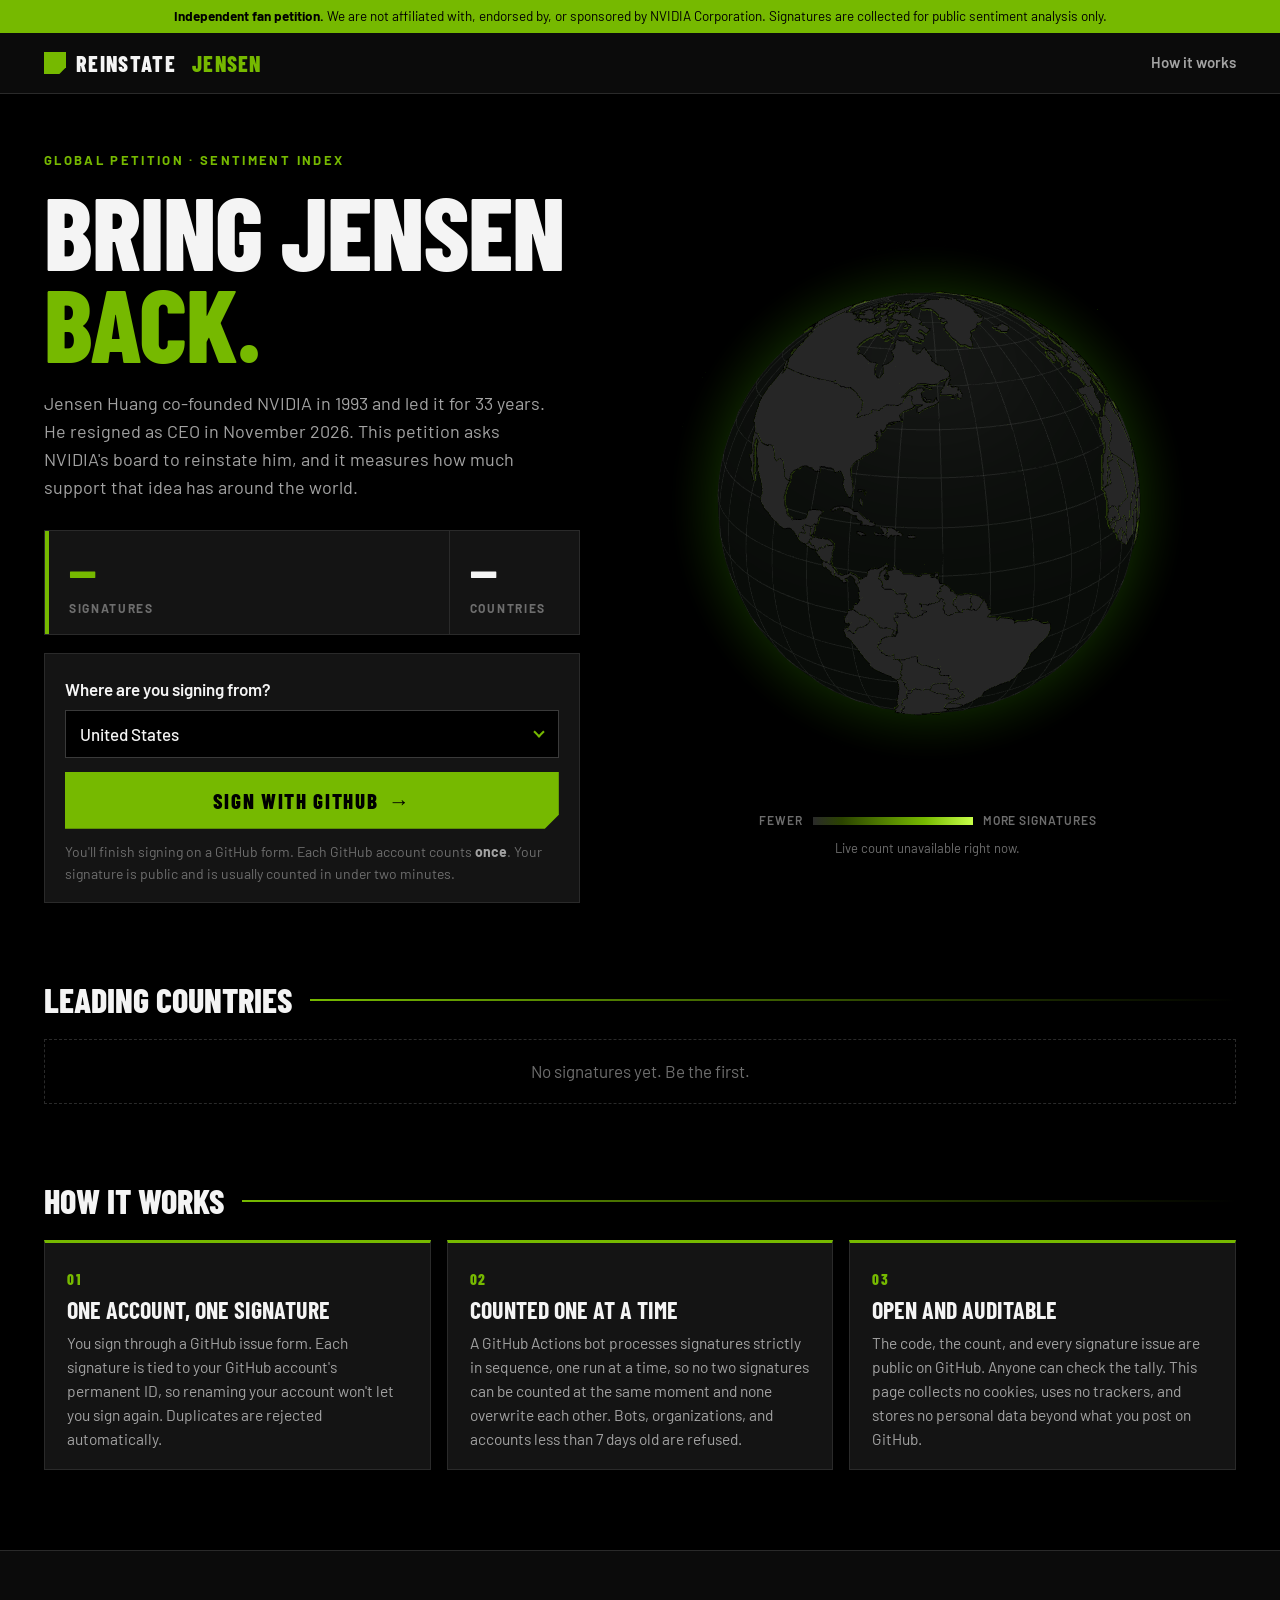
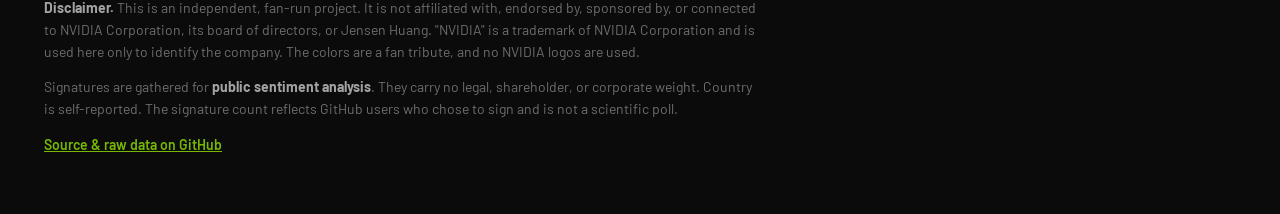
==== site/index.html @ 30b1ba23 "Free Jensen petition: page, signature form, sequential processor Co-Authored-By: Claude Opus 5.5 <no" ====
<!doctype html>
<html lang="en">
<head>
<meta charset="utf-8">
<meta name="viewport" content="width=device-width, initial-scale=1">
<meta http-equiv="Content-Security-Policy" content="default-src 'self'; script-src 'self'; style-src 'self' 'unsafe-inline'; font-src 'self'; img-src 'self' data: blob:; connect-src 'self'; base-uri 'none'; form-action 'none'; object-src 'none'">
<meta name="referrer" content="strict-origin-when-cross-origin">
<title>Reinstate Jensen</title>
<meta name="description" content="Independent fan-run petition calling for Jensen Huang to be reinstated as CEO of NVIDIA. Not affiliated with NVIDIA. Collected for public sentiment analysis.">
<meta property="og:title" content="Reinstate Jensen: a global petition">
<meta property="og:description" content="Sign once with GitHub and watch the world turn green. Independent and not affiliated with NVIDIA.">
<link rel="stylesheet" href="style.css">
<link rel="icon" href="data:image/svg+xml,%3Csvg xmlns='http://www.w3.org/2000/svg' viewBox='0 0 32 32'%3E%3Cpath d='M0 0h32v32H0z' fill='%2376B900'/%3E%3Cpath d='M8 22l8-12 8 12z' fill='%23000'/%3E%3C/svg%3E">
</head>
<body>

<div class="disclaimer-strip" role="note">
  <strong>Independent fan petition.</strong> We are not affiliated with, endorsed by, or sponsored by NVIDIA Corporation. Signatures are collected for public sentiment analysis only.
</div>

<header class="topbar">
  <div class="wrap topbar-inner">
    <span class="brand"><span class="brand-mark" aria-hidden="true"></span>REINSTATE<span class="g">JENSEN</span></span>
    <a class="toplink" href="#how">How it works</a>
  </div>
</header>

<main>
  <section class="hero wrap">
    <div class="hero-copy">
      <p class="eyebrow">Global petition · Sentiment index</p>
      <h1>Bring Jensen<br><span class="g">back.</span></h1>
      <p class="lede">Jensen Huang co-founded NVIDIA in 1993 and led it for 33 years. He resigned as CEO in November 2026. This petition asks NVIDIA's board to reinstate him, and it measures how much support that idea has around the world.</p>

      <div class="counter" aria-live="polite">
        <div class="counter-main"><span id="total">—</span><span class="counter-label">signatures</span></div>
        <div class="counter-side"><span id="ncountries">—</span><span class="counter-label">countries</span></div>
      </div>

      <form class="sign-card" id="sign-form" novalidate>
        <label for="country" class="field-label">Where are you signing from?</label>
        <div class="select-wrap">
          <select id="country" required></select>
        </div>
        <a id="sign-btn" class="btn" href="#" target="_blank" rel="noopener noreferrer">
          Sign with GitHub <span aria-hidden="true">→</span>
        </a>
        <p class="fine">You'll finish signing on a GitHub form. Each GitHub account counts <strong>once</strong>. Your signature is public and is usually counted in under two minutes.</p>
      </form>
    </div>

    <div class="globe-panel">
      <div id="globe" aria-label="Globe heatmap of signatures by country. Countries with more signatures are brighter green."></div>
      <div class="legend" aria-hidden="true">
        <span>Fewer</span><span class="legend-bar"></span><span>More signatures</span>
      </div>
      <div id="globe-fallback" class="globe-fallback" hidden>Your browser can't display the 3D globe. Country totals are listed below.</div>
      <p class="updated" id="updated"></p>
    </div>
  </section>

  <section class="wrap board-section">
    <div class="section-head">
      <h2>Leading countries</h2>
      <span class="rule"></span>
    </div>
    <ol id="board" class="board"><li class="board-empty">No signatures yet. Be the first.</li></ol>
  </section>

  <section class="wrap how" id="how">
    <div class="section-head">
      <h2>How it works</h2>
      <span class="rule"></span>
    </div>
    <div class="cards">
      <article class="card">
        <span class="num">01</span>
        <h3>One account, one signature</h3>
        <p>You sign through a GitHub issue form. Each signature is tied to your GitHub account's permanent ID, so renaming your account won't let you sign again. Duplicates are rejected automatically.</p>
      </article>
      <article class="card">
        <span class="num">02</span>
        <h3>Counted one at a time</h3>
        <p>A GitHub Actions bot processes signatures strictly in sequence, one run at a time, so no two signatures can be counted at the same moment and none overwrite each other. Bots, organizations, and accounts less than 7 days old are refused.</p>
      </article>
      <article class="card">
        <span class="num">03</span>
        <h3>Open and auditable</h3>
        <p>The code, the count, and every signature issue are public on GitHub. Anyone can check the tally. This page collects no cookies, uses no trackers, and stores no personal data beyond what you post on GitHub.</p>
      </article>
    </div>
  </section>
</main>

<footer class="footer">
  <div class="wrap">
    <p><strong>Disclaimer.</strong> This is an independent, fan-run project. It is not affiliated with, endorsed by, sponsored by, or connected to NVIDIA Corporation, its board of directors, or Jensen Huang. "NVIDIA" is a trademark of NVIDIA Corporation and is used here only to identify the company. The colors are a fan tribute, and no NVIDIA logos are used.</p>
    <p>Signatures are gathered for <strong>public sentiment analysis</strong>. They carry no legal, shareholder, or corporate weight. Country is self-reported. The signature count reflects GitHub users who chose to sign and is not a scientific poll.</p>
    <p class="footer-links"><a id="repo-link" href="#" rel="noopener noreferrer">Source &amp; raw data on GitHub</a></p>
  </div>
</footer>

<script src="globe.gl.min.js"></script>
<script src="app.js"></script>
</body>
</html>
---- site/style.css ----
@font-face{font-family:"Barlow";font-style:normal;font-weight:400;font-display:swap;src:url(fonts/barlow-latin-400-normal.woff2) format("woff2")}
@font-face{font-family:"Barlow";font-style:normal;font-weight:500;font-display:swap;src:url(fonts/barlow-latin-500-normal.woff2) format("woff2")}
@font-face{font-family:"Barlow";font-style:normal;font-weight:600;font-display:swap;src:url(fonts/barlow-latin-600-normal.woff2) format("woff2")}
@font-face{font-family:"Barlow";font-style:normal;font-weight:700;font-display:swap;src:url(fonts/barlow-latin-700-normal.woff2) format("woff2")}
@font-face{font-family:"Barlow Condensed";font-style:normal;font-weight:700;font-display:swap;src:url(fonts/barlow-condensed-latin-700-normal.woff2) format("woff2")}
@font-face{font-family:"Barlow Condensed";font-style:normal;font-weight:800;font-display:swap;src:url(fonts/barlow-condensed-latin-800-normal.woff2) format("woff2")}
:root {
  --green: #76b900;
  --green-hi: #8fd61a;
  --green-deep: #3d6000;
  --black: #000;
  --ink-1: #0b0b0b;
  --ink-2: #141414;
  --ink-3: #1f1f1f;
  --line: #2a2a2a;
  --text: #f4f4f4;
  --muted: #a3a3a3;
  --dim: #6e6e6e;
  --display: "Barlow Condensed", "Arial Narrow", Arial, sans-serif;
  --body: "Barlow", "Helvetica Neue", Arial, sans-serif;
  --cut: 14px;
}

*, *::before, *::after { box-sizing: border-box; }
html { -webkit-text-size-adjust: 100%; }
body {
  margin: 0;
  background: var(--black);
  color: var(--text);
  font: 400 17px/1.55 var(--body);
  overflow-x: hidden;
}
a { color: var(--green); }
.g { color: var(--green); }
.wrap { width: 100%; max-width: 1240px; margin: 0 auto; padding: 0 24px; }

/* Disclaimer strip */
.disclaimer-strip {
  background: var(--green);
  color: #000;
  font-size: 13.5px;
  line-height: 1.4;
  padding: 7px 16px;
  text-align: center;
}

/* Top bar */
.topbar { border-bottom: 1px solid var(--line); background: var(--ink-1); }
.topbar-inner { display: flex; align-items: center; justify-content: space-between; height: 60px; }
.brand {
  font: 800 22px/1 var(--display);
  letter-spacing: 0.06em;
  display: inline-flex; align-items: center; gap: 10px;
}
.brand .g { margin-left: 6px; }
.brand-mark {
  width: 22px; height: 22px; background: var(--green);
  clip-path: polygon(0 0, 100% 0, 100% 70%, 70% 100%, 0 100%);
}
.toplink { color: var(--muted); text-decoration: none; font-weight: 600; font-size: 15px; }
.toplink:hover { color: var(--text); }

/* Hero */
.hero {
  display: grid;
  grid-template-columns: minmax(0, 1fr) minmax(0, 1.15fr);
  gap: 40px;
  align-items: center;
  padding-top: 56px;
  padding-bottom: 40px;
}
.eyebrow {
  margin: 0 0 14px;
  color: var(--green);
  font-weight: 700; font-size: 13px;
  letter-spacing: 0.18em; text-transform: uppercase;
}
h1 {
  margin: 0;
  font: 800 clamp(56px, 8vw, 104px)/0.9 var(--display);
  text-transform: uppercase;
  letter-spacing: -0.01em;
}
.lede { color: var(--muted); max-width: 52ch; margin: 22px 0 28px; font-size: 18px; }

/* Counter */
.counter {
  display: flex; gap: 0;
  border: 1px solid var(--line);
  background: var(--ink-2);
  margin-bottom: 18px;
}
.counter > div { padding: 16px 20px; display: flex; flex-direction: column; }
.counter-main { flex: 1; border-left: 4px solid var(--green); }
.counter-side { border-left: 1px solid var(--line); min-width: 130px; }
#total, #ncountries { font: 800 46px/1 var(--display); font-variant-numeric: tabular-nums; }
#total { color: var(--green); }
.counter-label { color: var(--dim); font-size: 12px; font-weight: 700; letter-spacing: 0.14em; text-transform: uppercase; margin-top: 6px; }

/* Sign card */
.sign-card {
  background: var(--ink-2);
  border: 1px solid var(--line);
  padding: 22px 20px 18px;
}
.field-label { display: block; font-weight: 600; margin-bottom: 8px; }
.select-wrap { position: relative; margin-bottom: 14px; }
.select-wrap::after {
  content: ""; position: absolute; right: 16px; top: 50%;
  width: 8px; height: 8px; margin-top: -6px;
  border-right: 2px solid var(--green); border-bottom: 2px solid var(--green);
  transform: rotate(45deg); pointer-events: none;
}
select {
  width: 100%;
  appearance: none; -webkit-appearance: none;
  background: var(--black); color: var(--text);
  border: 1px solid #3a3a3a; border-radius: 0;
  font: 500 17px var(--body);
  padding: 13px 44px 13px 14px;
}
select:focus { outline: 2px solid var(--green); outline-offset: 1px; }
.btn {
  display: flex; align-items: center; justify-content: center; gap: 10px;
  width: 100%;
  background: var(--green); color: #000;
  font: 800 21px/1 var(--display);
  letter-spacing: 0.08em; text-transform: uppercase;
  text-decoration: none;
  padding: 18px 20px;
  clip-path: polygon(0 0, 100% 0, 100% calc(100% - var(--cut)), calc(100% - var(--cut)) 100%, 0 100%);
  transition: background 0.15s;
}
.btn:hover { background: var(--green-hi); }
.btn:focus-visible { outline: 3px solid #fff; outline-offset: 3px; }
.btn[aria-disabled="true"] { background: #3a3a3a; color: var(--dim); pointer-events: none; }
.fine { color: var(--dim); font-size: 14px; margin: 12px 0 0; }
.fine strong { color: var(--muted); }

/* Globe */
.globe-panel { position: relative; min-width: 0; }
#globe {
  width: 100%;
  aspect-ratio: 1 / 1;
  max-height: 640px;
  overflow: hidden;
  min-height: 0;
  cursor: grab;
}
#globe:active { cursor: grabbing; }
.legend {
  display: flex; align-items: center; justify-content: center; gap: 10px;
  color: var(--dim); font-size: 12px; font-weight: 600;
  letter-spacing: 0.08em; text-transform: uppercase;
}
.legend-bar {
  width: 160px; height: 8px;
  background: linear-gradient(90deg, #2a2a2a 0%, #2b4300 18%, var(--green) 70%, #c8ff4a 100%);
}
.updated { text-align: center; color: var(--dim); font-size: 13px; margin: 8px 0 0; min-height: 1.2em; }
.globe-fallback { color: var(--muted); text-align: center; padding: 40px 10px; }
.globe-tip {
  background: rgba(0,0,0,0.88);
  border: 1px solid var(--green);
  padding: 8px 12px;
  font: 500 14px/1.35 var(--body);
  color: var(--text);
}
.globe-tip b { display: block; font: 700 16px var(--display); letter-spacing: 0.04em; text-transform: uppercase; }
.globe-tip span { color: var(--green); font-weight: 700; }

/* Sections */
.section-head { display: flex; align-items: center; gap: 18px; margin: 0 0 22px; }
.section-head h2 { margin: 0; font: 800 34px/1 var(--display); text-transform: uppercase; white-space: nowrap; }
.rule { flex: 1; height: 2px; background: linear-gradient(90deg, var(--green), transparent); }
.board-section, .how { padding-top: 40px; padding-bottom: 40px; }

.board {
  list-style: none; margin: 0; padding: 0;
  display: grid; grid-template-columns: repeat(2, minmax(0, 1fr)); gap: 8px 28px;
}
.board li {
  display: grid; grid-template-columns: 30px minmax(0, 1fr) auto; align-items: center; gap: 4px 12px;
  padding: 10px 0; border-bottom: 1px solid var(--line);
}
.board .rank { color: var(--dim); font: 700 18px var(--display); }
.board .name { font-weight: 600; overflow: hidden; text-overflow: ellipsis; white-space: nowrap; }
.board .count { color: var(--green); font: 800 20px var(--display); font-variant-numeric: tabular-nums; }
.board .bar { grid-column: 2 / 4; height: 4px; background: var(--ink-3); }
.board .bar i { display: block; height: 100%; background: var(--green); }
.board .board-empty { display: block; color: var(--dim); grid-column: 1 / -1; border: 1px dashed var(--line); padding: 18px; text-align: center; }

.cards { display: grid; grid-template-columns: repeat(3, minmax(0, 1fr)); gap: 16px; }
.card {
  background: var(--ink-2); border: 1px solid var(--line); border-top: 3px solid var(--green);
  padding: 22px 22px 18px;
}
.card .num { color: var(--green); font: 800 15px var(--display); letter-spacing: 0.12em; }
.card h3 { margin: 6px 0 8px; font: 700 24px/1.1 var(--display); text-transform: uppercase; }
.card p { margin: 0; color: var(--muted); font-size: 15.5px; }

/* Footer */
.footer { border-top: 1px solid var(--line); background: var(--ink-1); margin-top: 40px; padding: 32px 0 44px; }
.footer p { color: var(--dim); font-size: 14px; max-width: 90ch; }
.footer strong { color: var(--muted); }
.footer-links a { font-weight: 600; }

/* Responsive */
@media (max-width: 900px) {
  .hero { grid-template-columns: minmax(0, 1fr); padding-top: 36px; gap: 20px; }
  .globe-panel { order: -1; }
  #globe { max-height: 420px; }
  .cards { grid-template-columns: minmax(0, 1fr); }
  .board { grid-template-columns: minmax(0, 1fr); }
}
@media (max-width: 520px) {
  .wrap { padding: 0 16px; }
  .counter-side { min-width: 104px; }
  #total, #ncountries { font-size: 38px; }
  .section-head h2 { font-size: 28px; }
  .toplink { display: none; }
}
@media (prefers-reduced-motion: reduce) { .btn { transition: none; } }
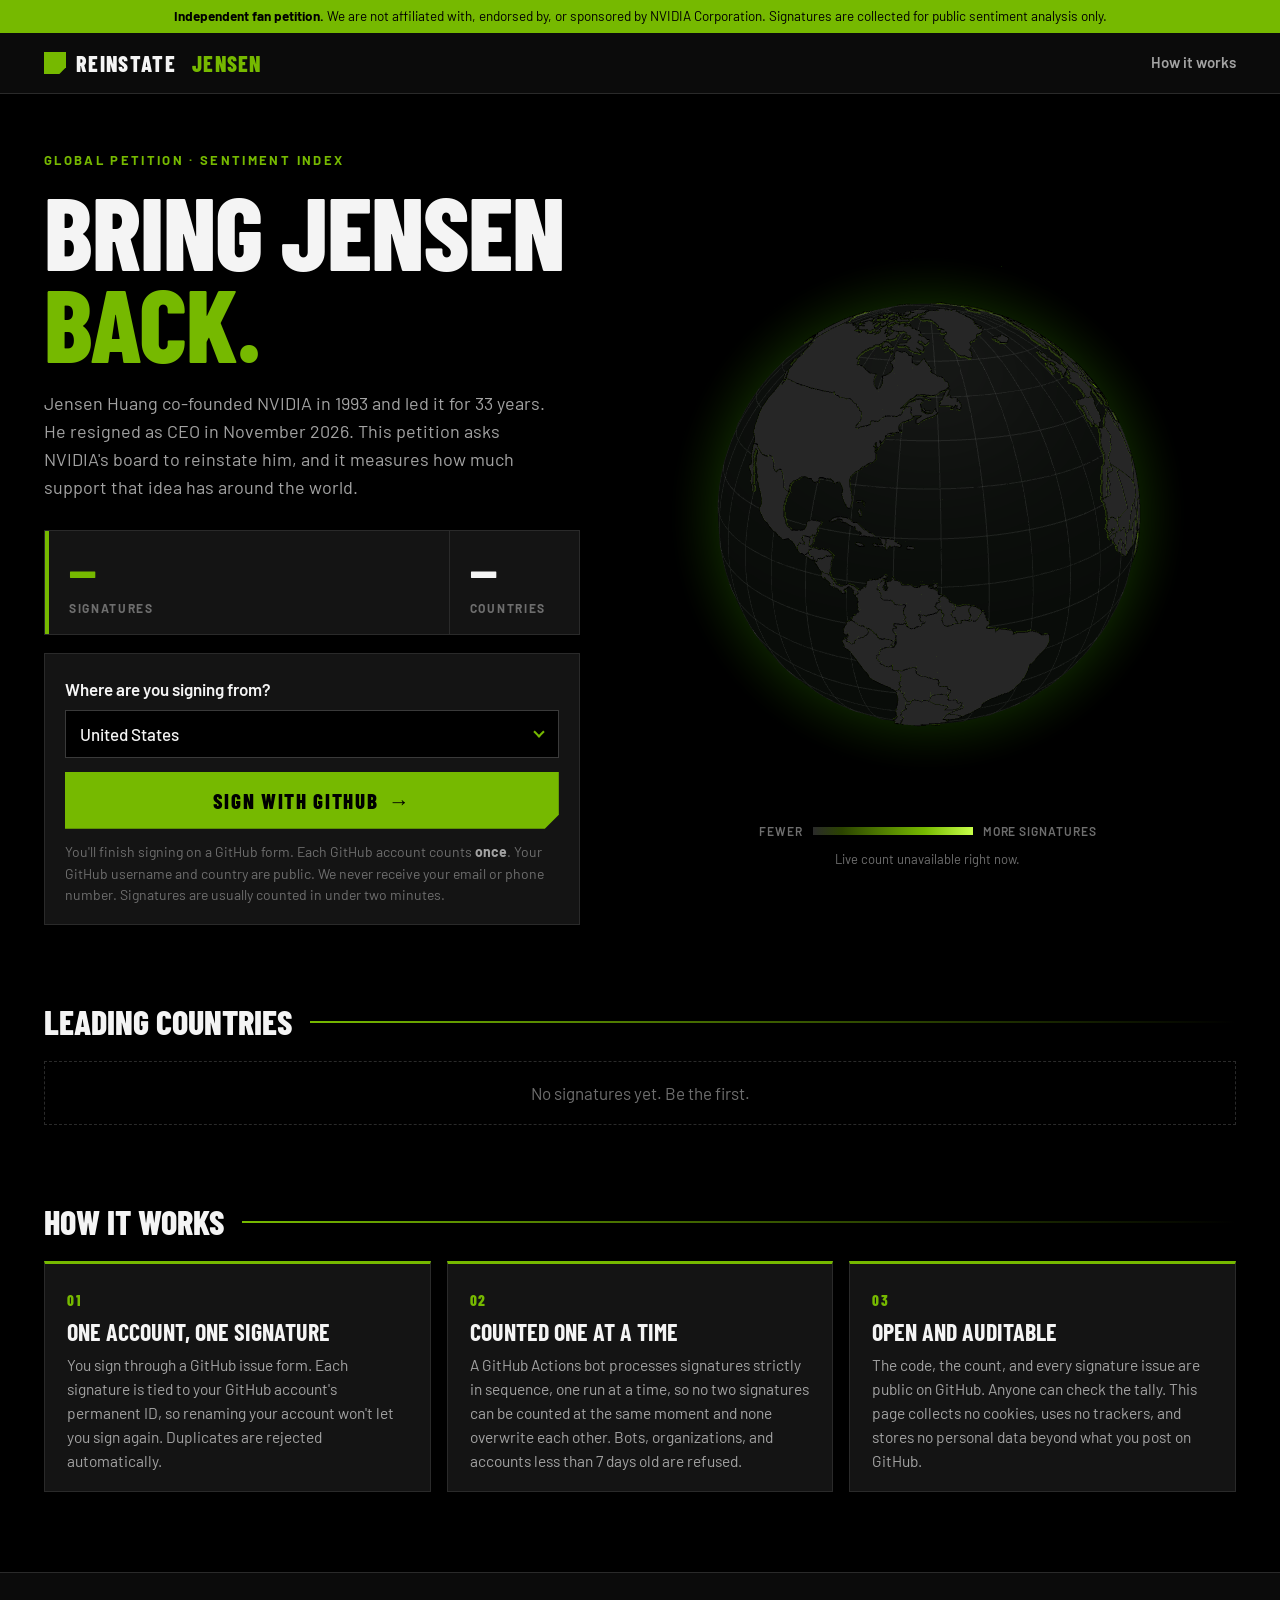
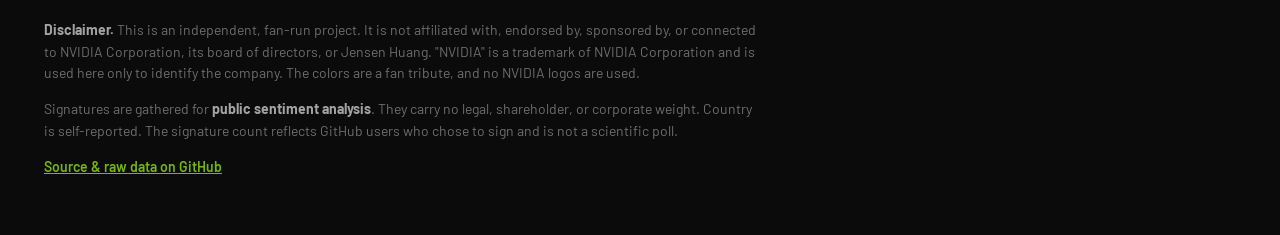
==== commit fc26379a: "Warn signers not to post contact details Co-Authored-By: Claude Opus 5.5 <noreply@anthropic.com>" ====
--- a/site/index.html
+++ b/site/index.html
@@ -45,7 +45,7 @@
         <a id="sign-btn" class="btn" href="#" target="_blank" rel="noopener noreferrer">
           Sign with GitHub <span aria-hidden="true">→</span>
         </a>
-        <p class="fine">You'll finish signing on a GitHub form. Each GitHub account counts <strong>once</strong>. Your signature is public and is usually counted in under two minutes.</p>
+        <p class="fine">You'll finish signing on a GitHub form. Each GitHub account counts <strong>once</strong>. Your GitHub username and country are public. We never receive your email or phone number. Signatures are usually counted in under two minutes.</p>
       </form>
     </div>
 
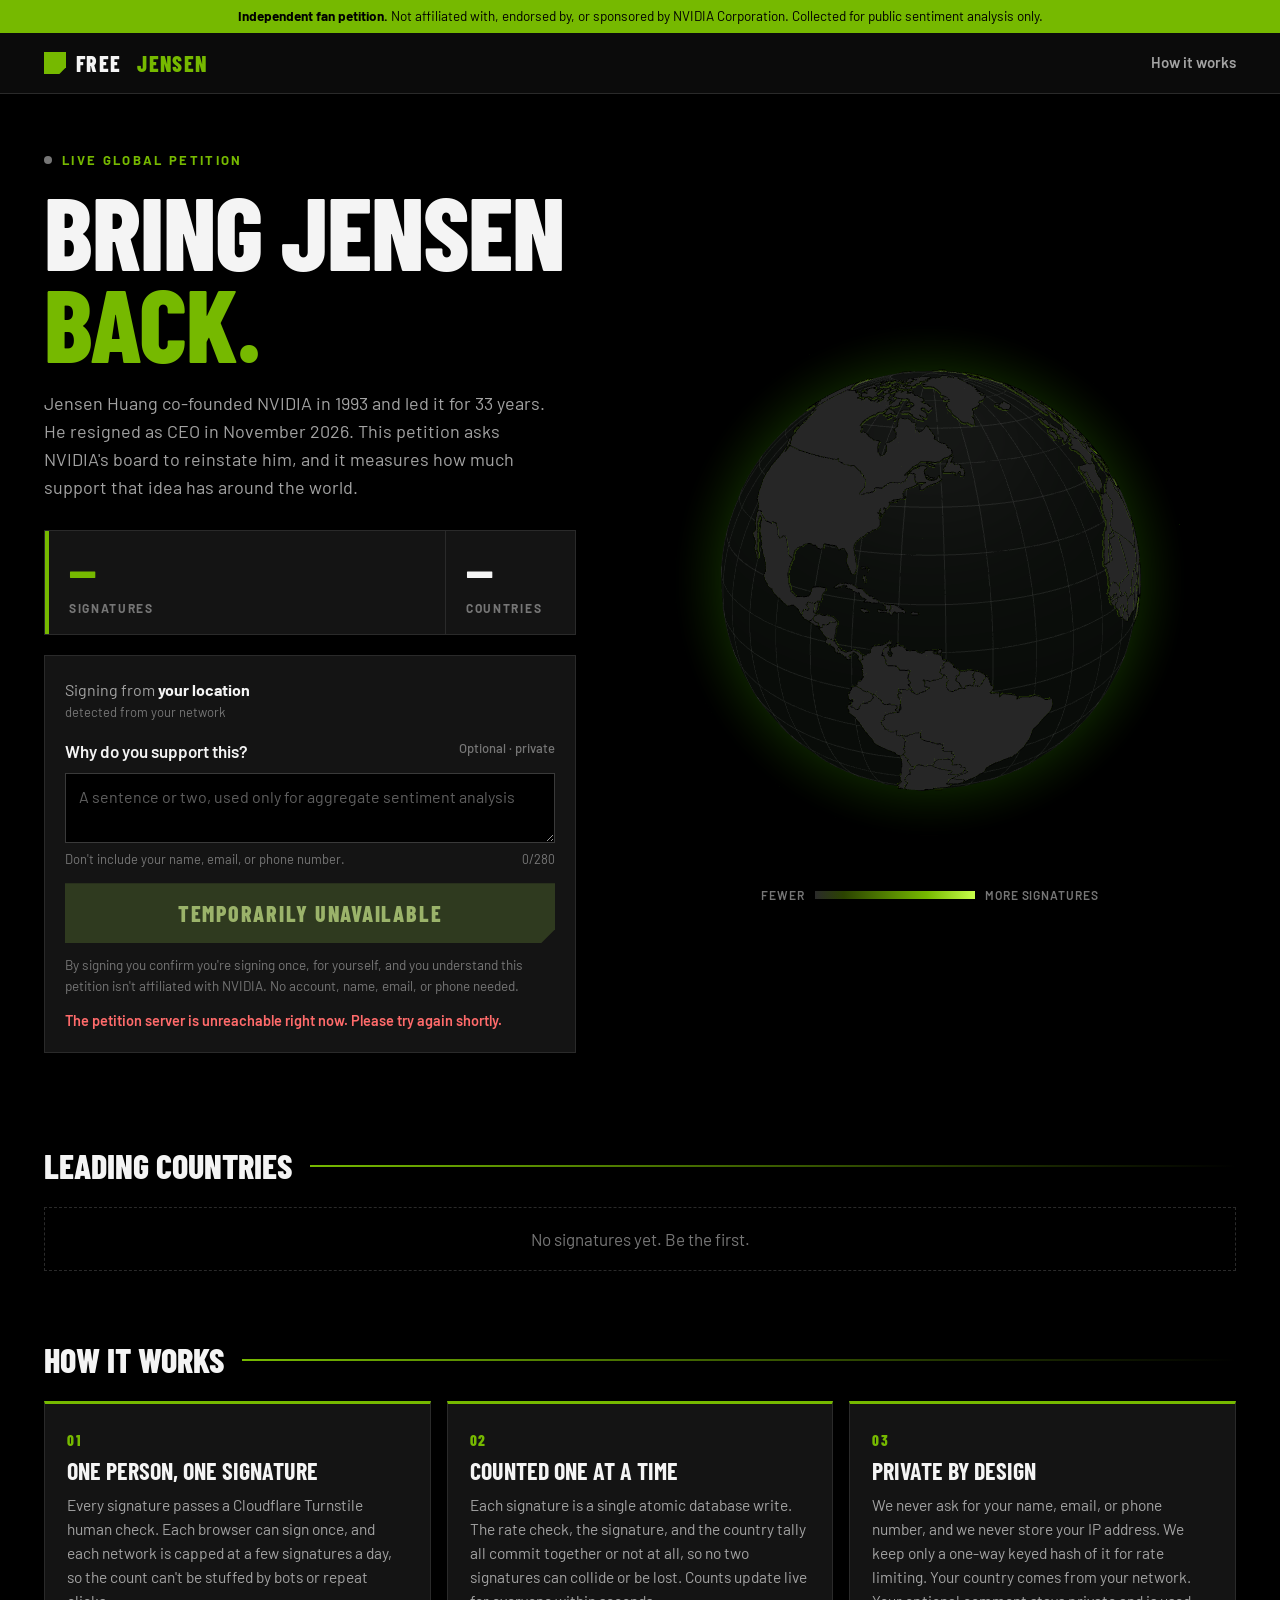
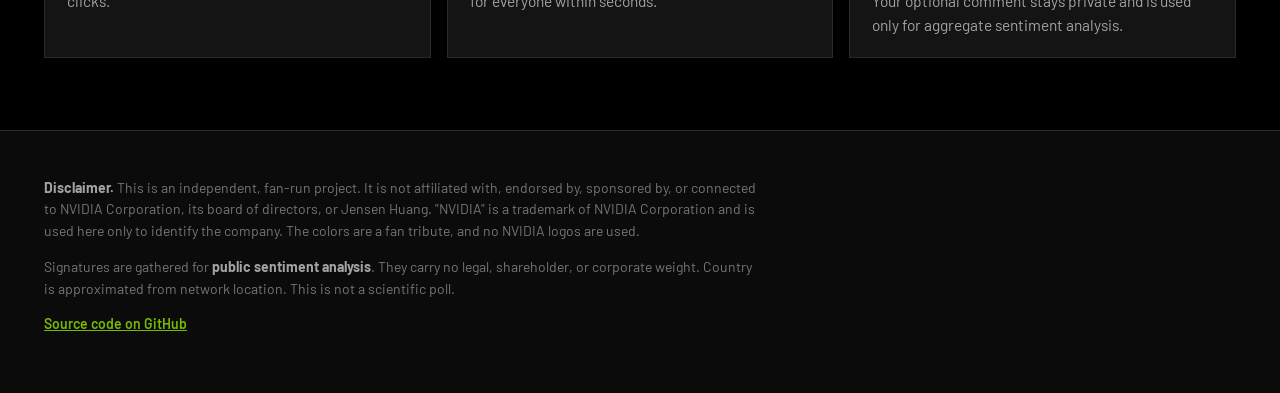
==== commit bba166d4: "Move petition to Cloudflare: one-click signing, live updates, private DB - Cloudflare Pages + D1 + T" ====
--- a/site/index.html
+++ b/site/index.html
@@ -2,25 +2,27 @@
 <html lang="en">
 <head>
 <meta charset="utf-8">
-<meta name="viewport" content="width=device-width, initial-scale=1">
-<meta http-equiv="Content-Security-Policy" content="default-src 'self'; script-src 'self'; style-src 'self' 'unsafe-inline'; font-src 'self'; img-src 'self' data: blob:; connect-src 'self'; base-uri 'none'; form-action 'none'; object-src 'none'">
+<meta name="viewport" content="width=device-width, initial-scale=1, viewport-fit=cover">
 <meta name="referrer" content="strict-origin-when-cross-origin">
-<title>Reinstate Jensen</title>
+<meta name="theme-color" content="#000000">
+<title>Free Jensen</title>
 <meta name="description" content="Independent fan-run petition calling for Jensen Huang to be reinstated as CEO of NVIDIA. Not affiliated with NVIDIA. Collected for public sentiment analysis.">
-<meta property="og:title" content="Reinstate Jensen: a global petition">
-<meta property="og:description" content="Sign once with GitHub and watch the world turn green. Independent and not affiliated with NVIDIA.">
+<meta property="og:title" content="Free Jensen: a global petition to reinstate Jensen Huang">
+<meta property="og:description" content="One click to sign, no account needed. Watch the world turn green live. Independent and not affiliated with NVIDIA.">
+<meta property="og:url" content="https://free-jensen.pages.dev/">
+<link rel="preload" href="fonts/barlow-condensed-latin-800-normal.woff2" as="font" type="font/woff2" crossorigin>
 <link rel="stylesheet" href="style.css">
 <link rel="icon" href="data:image/svg+xml,%3Csvg xmlns='http://www.w3.org/2000/svg' viewBox='0 0 32 32'%3E%3Cpath d='M0 0h32v32H0z' fill='%2376B900'/%3E%3Cpath d='M8 22l8-12 8 12z' fill='%23000'/%3E%3C/svg%3E">
 </head>
 <body>
 
 <div class="disclaimer-strip" role="note">
-  <strong>Independent fan petition.</strong> We are not affiliated with, endorsed by, or sponsored by NVIDIA Corporation. Signatures are collected for public sentiment analysis only.
+  <strong>Independent fan petition.</strong> Not affiliated with, endorsed by, or sponsored by NVIDIA Corporation. Collected for public sentiment analysis only.
 </div>
 
 <header class="topbar">
   <div class="wrap topbar-inner">
-    <span class="brand"><span class="brand-mark" aria-hidden="true"></span>REINSTATE<span class="g">JENSEN</span></span>
+    <span class="brand"><span class="brand-mark" aria-hidden="true"></span>FREE<span class="g">JENSEN</span></span>
     <a class="toplink" href="#how">How it works</a>
   </div>
 </header>
@@ -28,7 +30,7 @@
 <main>
   <section class="hero wrap">
     <div class="hero-copy">
-      <p class="eyebrow">Global petition · Sentiment index</p>
+      <p class="eyebrow"><span class="live-dot" id="live-dot" aria-hidden="true"></span>Live global petition</p>
       <h1>Bring Jensen<br><span class="g">back.</span></h1>
       <p class="lede">Jensen Huang co-founded NVIDIA in 1993 and led it for 33 years. He resigned as CEO in November 2026. This petition asks NVIDIA's board to reinstate him, and it measures how much support that idea has around the world.</p>
 
@@ -37,16 +39,31 @@
         <div class="counter-side"><span id="ncountries">—</span><span class="counter-label">countries</span></div>
       </div>
 
-      <form class="sign-card" id="sign-form" novalidate>
-        <label for="country" class="field-label">Where are you signing from?</label>
-        <div class="select-wrap">
-          <select id="country" required></select>
+      <div class="sign-card" id="sign-card">
+        <div id="sign-form">
+          <p class="where">Signing from <strong id="where">…</strong><span class="where-note">detected from your network</span></p>
+
+          <label for="reason" class="field-label">Why do you support this? <span class="opt">Optional · private</span></label>
+          <textarea id="reason" maxlength="280" rows="2" placeholder="A sentence or two, used only for aggregate sentiment analysis"></textarea>
+          <p class="hint"><span>Don't include your name, email, or phone number.</span><span class="char-count"><span id="reason-count">0</span>/280</span></p>
+
+          <div id="turnstile" class="turnstile"></div>
+
+          <button id="sign-btn" class="btn" type="button" disabled>
+            <span id="sign-label">Loading…</span>
+          </button>
+          <p class="fine">By signing you confirm you're signing once, for yourself, and you understand this petition isn't affiliated with NVIDIA. No account, name, email, or phone needed.</p>
+          <p class="error" id="sign-error" role="alert" hidden></p>
         </div>
-        <a id="sign-btn" class="btn" href="#" target="_blank" rel="noopener noreferrer">
-          Sign with GitHub <span aria-hidden="true">→</span>
-        </a>
-        <p class="fine">You'll finish signing on a GitHub form. Each GitHub account counts <strong>once</strong>. Your GitHub username and country are public. We never receive your email or phone number. Signatures are usually counted in under two minutes.</p>
-      </form>
+
+        <div id="signed" class="signed" hidden>
+          <div class="check" aria-hidden="true"></div>
+          <div>
+            <p class="signed-title">You've signed. Thank you!</p>
+            <p class="signed-sub" id="signed-sub">Your signature is on the map.</p>
+          </div>
+        </div>
+      </div>
     </div>
 
     <div class="globe-panel">
@@ -59,7 +76,7 @@
     </div>
   </section>
 
-  <section class="wrap board-section">
+  <section class="section wrap">
     <div class="section-head">
       <h2>Leading countries</h2>
       <span class="rule"></span>
@@ -67,7 +84,7 @@
     <ol id="board" class="board"><li class="board-empty">No signatures yet. Be the first.</li></ol>
   </section>
 
-  <section class="wrap how" id="how">
+  <section class="section wrap" id="how">
     <div class="section-head">
       <h2>How it works</h2>
       <span class="rule"></span>
@@ -75,18 +92,18 @@
     <div class="cards">
       <article class="card">
         <span class="num">01</span>
-        <h3>One account, one signature</h3>
-        <p>You sign through a GitHub issue form. Each signature is tied to your GitHub account's permanent ID, so renaming your account won't let you sign again. Duplicates are rejected automatically.</p>
+        <h3>One person, one signature</h3>
+        <p>Every signature passes a Cloudflare Turnstile human check. Each browser can sign once, and each network is capped at a few signatures a day, so the count can't be stuffed by bots or repeat clicks.</p>
       </article>
       <article class="card">
         <span class="num">02</span>
         <h3>Counted one at a time</h3>
-        <p>A GitHub Actions bot processes signatures strictly in sequence, one run at a time, so no two signatures can be counted at the same moment and none overwrite each other. Bots, organizations, and accounts less than 7 days old are refused.</p>
+        <p>Each signature is a single atomic database write. The rate check, the signature, and the country tally all commit together or not at all, so no two signatures can collide or be lost. Counts update live for everyone within seconds.</p>
       </article>
       <article class="card">
         <span class="num">03</span>
-        <h3>Open and auditable</h3>
-        <p>The code, the count, and every signature issue are public on GitHub. Anyone can check the tally. This page collects no cookies, uses no trackers, and stores no personal data beyond what you post on GitHub.</p>
+        <h3>Private by design</h3>
+        <p>We never ask for your name, email, or phone number, and we never store your IP address. We keep only a one-way keyed hash of it for rate limiting. Your country comes from your network. Your optional comment stays private and is used only for aggregate sentiment analysis.</p>
       </article>
     </div>
   </section>
@@ -95,12 +112,13 @@
 <footer class="footer">
   <div class="wrap">
     <p><strong>Disclaimer.</strong> This is an independent, fan-run project. It is not affiliated with, endorsed by, sponsored by, or connected to NVIDIA Corporation, its board of directors, or Jensen Huang. "NVIDIA" is a trademark of NVIDIA Corporation and is used here only to identify the company. The colors are a fan tribute, and no NVIDIA logos are used.</p>
-    <p>Signatures are gathered for <strong>public sentiment analysis</strong>. They carry no legal, shareholder, or corporate weight. Country is self-reported. The signature count reflects GitHub users who chose to sign and is not a scientific poll.</p>
-    <p class="footer-links"><a id="repo-link" href="#" rel="noopener noreferrer">Source &amp; raw data on GitHub</a></p>
+    <p>Signatures are gathered for <strong>public sentiment analysis</strong>. They carry no legal, shareholder, or corporate weight. Country is approximated from network location. This is not a scientific poll.</p>
+    <p class="footer-links"><a href="https://github.com/0xSero/free-jensen" rel="noopener noreferrer">Source code on GitHub</a></p>
   </div>
 </footer>
 
 <script src="globe.gl.min.js"></script>
 <script src="app.js"></script>
+<script src="https://challenges.cloudflare.com/turnstile/v0/api.js?render=explicit&onload=fjTurnstileReady" async defer></script>
 </body>
 </html>
--- a/site/style.css
+++ b/site/style.css
@@ -4,10 +4,10 @@
 @font-face{font-family:"Barlow";font-style:normal;font-weight:700;font-display:swap;src:url(fonts/barlow-latin-700-normal.woff2) format("woff2")}
 @font-face{font-family:"Barlow Condensed";font-style:normal;font-weight:700;font-display:swap;src:url(fonts/barlow-condensed-latin-700-normal.woff2) format("woff2")}
 @font-face{font-family:"Barlow Condensed";font-style:normal;font-weight:800;font-display:swap;src:url(fonts/barlow-condensed-latin-800-normal.woff2) format("woff2")}
+
 :root {
   --green: #76b900;
   --green-hi: #8fd61a;
-  --green-deep: #3d6000;
   --black: #000;
   --ink-1: #0b0b0b;
   --ink-2: #141414;
@@ -15,10 +15,13 @@
   --line: #2a2a2a;
   --text: #f4f4f4;
   --muted: #a3a3a3;
-  --dim: #6e6e6e;
+  --dim: #767676;
+  --danger: #ff6b6b;
   --display: "Barlow Condensed", "Arial Narrow", Arial, sans-serif;
   --body: "Barlow", "Helvetica Neue", Arial, sans-serif;
   --cut: 14px;
+  --gutter: 24px;
+  --section-gap: 72px;
 }
 
 *, *::before, *::after { box-sizing: border-box; }
@@ -32,7 +35,15 @@
 }
 a { color: var(--green); }
 .g { color: var(--green); }
-.wrap { width: 100%; max-width: 1240px; margin: 0 auto; padding: 0 24px; }
+[hidden] { display: none !important; }
+
+/* Horizontal gutter only, so it never clobbers a section's vertical spacing. */
+.wrap {
+  width: 100%;
+  max-width: 1240px;
+  margin-inline: auto;
+  padding-inline: max(var(--gutter), env(safe-area-inset-left));
+}
 
 /* Disclaimer strip */
 .disclaimer-strip {
@@ -47,16 +58,9 @@
 /* Top bar */
 .topbar { border-bottom: 1px solid var(--line); background: var(--ink-1); }
 .topbar-inner { display: flex; align-items: center; justify-content: space-between; height: 60px; }
-.brand {
-  font: 800 22px/1 var(--display);
-  letter-spacing: 0.06em;
-  display: inline-flex; align-items: center; gap: 10px;
-}
+.brand { font: 800 22px/1 var(--display); letter-spacing: 0.06em; display: inline-flex; align-items: center; gap: 10px; }
 .brand .g { margin-left: 6px; }
-.brand-mark {
-  width: 22px; height: 22px; background: var(--green);
-  clip-path: polygon(0 0, 100% 0, 100% 70%, 70% 100%, 0 100%);
-}
+.brand-mark { width: 22px; height: 22px; background: var(--green); clip-path: polygon(0 0, 100% 0, 100% 70%, 70% 100%, 0 100%); }
 .toplink { color: var(--muted); text-decoration: none; font-weight: 600; font-size: 15px; }
 .toplink:hover { color: var(--text); }
 
@@ -64,160 +68,142 @@
 .hero {
   display: grid;
   grid-template-columns: minmax(0, 1fr) minmax(0, 1.15fr);
-  gap: 40px;
+  gap: 48px;
   align-items: center;
-  padding-top: 56px;
-  padding-bottom: 40px;
+  padding-block: 56px 24px;
 }
 .eyebrow {
+  display: flex; align-items: center; gap: 10px;
   margin: 0 0 14px;
   color: var(--green);
   font-weight: 700; font-size: 13px;
   letter-spacing: 0.18em; text-transform: uppercase;
 }
-h1 {
-  margin: 0;
-  font: 800 clamp(56px, 8vw, 104px)/0.9 var(--display);
-  text-transform: uppercase;
-  letter-spacing: -0.01em;
-}
+.live-dot { width: 8px; height: 8px; border-radius: 50%; background: var(--dim); flex: none; }
+.live-dot.on { background: var(--green); box-shadow: 0 0 0 0 rgba(118,185,0,.7); animation: pulse 2s infinite; }
+@keyframes pulse { 0% { box-shadow: 0 0 0 0 rgba(118,185,0,.6); } 70% { box-shadow: 0 0 0 9px rgba(118,185,0,0); } 100% { box-shadow: 0 0 0 0 rgba(118,185,0,0); } }
+h1 { margin: 0; font: 800 clamp(56px, 8vw, 104px)/0.9 var(--display); text-transform: uppercase; letter-spacing: -0.01em; }
 .lede { color: var(--muted); max-width: 52ch; margin: 22px 0 28px; font-size: 18px; }
 
 /* Counter */
-.counter {
-  display: flex; gap: 0;
-  border: 1px solid var(--line);
-  background: var(--ink-2);
-  margin-bottom: 18px;
-}
+.counter { display: flex; border: 1px solid var(--line); background: var(--ink-2); margin-bottom: 20px; }
 .counter > div { padding: 16px 20px; display: flex; flex-direction: column; }
 .counter-main { flex: 1; border-left: 4px solid var(--green); }
+.counter-main.bump #total { animation: bump 0.6s ease-out; }
+@keyframes bump { 0% { color: #fff; text-shadow: 0 0 18px rgba(118,185,0,.9); } 100% { color: var(--green); text-shadow: none; } }
 .counter-side { border-left: 1px solid var(--line); min-width: 130px; }
 #total, #ncountries { font: 800 46px/1 var(--display); font-variant-numeric: tabular-nums; }
 #total { color: var(--green); }
 .counter-label { color: var(--dim); font-size: 12px; font-weight: 700; letter-spacing: 0.14em; text-transform: uppercase; margin-top: 6px; }
 
 /* Sign card */
-.sign-card {
-  background: var(--ink-2);
-  border: 1px solid var(--line);
-  padding: 22px 20px 18px;
-}
-.field-label { display: block; font-weight: 600; margin-bottom: 8px; }
-.select-wrap { position: relative; margin-bottom: 14px; }
-.select-wrap::after {
-  content: ""; position: absolute; right: 16px; top: 50%;
-  width: 8px; height: 8px; margin-top: -6px;
-  border-right: 2px solid var(--green); border-bottom: 2px solid var(--green);
-  transform: rotate(45deg); pointer-events: none;
-}
-select {
-  width: 100%;
-  appearance: none; -webkit-appearance: none;
+.sign-card { background: var(--ink-2); border: 1px solid var(--line); padding: 22px 20px 20px; }
+.where { margin: 0 0 16px; font-size: 16px; color: var(--muted); }
+.where strong { color: var(--text); }
+.where-note { display: block; color: var(--dim); font-size: 13px; }
+.field-label { display: flex; justify-content: space-between; gap: 12px; font-weight: 600; margin-bottom: 8px; }
+.opt { color: var(--dim); font-weight: 500; font-size: 13px; white-space: nowrap; }
+textarea {
+  display: block; width: 100%;
   background: var(--black); color: var(--text);
   border: 1px solid #3a3a3a; border-radius: 0;
-  font: 500 17px var(--body);
-  padding: 13px 44px 13px 14px;
-}
-select:focus { outline: 2px solid var(--green); outline-offset: 1px; }
+  font: 400 16px/1.45 var(--body);
+  padding: 11px 13px;
+  resize: vertical; min-height: 64px;
+}
+textarea::placeholder { color: #5f5f5f; }
+textarea:focus { outline: 2px solid var(--green); outline-offset: 1px; }
+.hint { display: flex; justify-content: space-between; gap: 12px; color: var(--dim); font-size: 13px; margin: 6px 0 14px; }
+.turnstile:empty { display: none; }
+.turnstile { margin-bottom: 14px; }
 .btn {
   display: flex; align-items: center; justify-content: center; gap: 10px;
   width: 100%;
+  border: 0; cursor: pointer;
   background: var(--green); color: #000;
-  font: 800 21px/1 var(--display);
+  font: 800 22px/1 var(--display);
   letter-spacing: 0.08em; text-transform: uppercase;
-  text-decoration: none;
-  padding: 18px 20px;
+  padding: 19px 20px;
   clip-path: polygon(0 0, 100% 0, 100% calc(100% - var(--cut)), calc(100% - var(--cut)) 100%, 0 100%);
   transition: background 0.15s;
 }
-.btn:hover { background: var(--green-hi); }
+.btn:hover:not(:disabled) { background: var(--green-hi); }
 .btn:focus-visible { outline: 3px solid #fff; outline-offset: 3px; }
-.btn[aria-disabled="true"] { background: #3a3a3a; color: var(--dim); pointer-events: none; }
-.fine { color: var(--dim); font-size: 14px; margin: 12px 0 0; }
-.fine strong { color: var(--muted); }
+.btn:disabled { background: #2f3a1f; color: #9bb36a; cursor: progress; }
+.fine { color: var(--dim); font-size: 13.5px; margin: 12px 0 0; }
+.error { color: var(--danger); font-size: 14.5px; font-weight: 600; margin: 12px 0 0; }
+.signed { display: flex; align-items: center; gap: 16px; }
+.check {
+  flex: none; width: 52px; height: 52px; background: var(--green);
+  clip-path: polygon(0 0, 100% 0, 100% 72%, 72% 100%, 0 100%);
+  position: relative;
+}
+.check::after {
+  content: ""; position: absolute; left: 18px; top: 11px; width: 12px; height: 22px;
+  border-right: 4px solid #000; border-bottom: 4px solid #000; transform: rotate(45deg);
+}
+.signed-title { margin: 0; font: 800 26px/1.1 var(--display); text-transform: uppercase; }
+.signed-sub { margin: 4px 0 0; color: var(--muted); font-size: 15px; }
 
 /* Globe */
 .globe-panel { position: relative; min-width: 0; }
-#globe {
-  width: 100%;
-  aspect-ratio: 1 / 1;
-  max-height: 640px;
-  overflow: hidden;
-  min-height: 0;
-  cursor: grab;
-}
+#globe { width: 100%; aspect-ratio: 1 / 1; max-height: 640px; overflow: hidden; min-height: 0; cursor: grab; }
 #globe:active { cursor: grabbing; }
-.legend {
-  display: flex; align-items: center; justify-content: center; gap: 10px;
-  color: var(--dim); font-size: 12px; font-weight: 600;
-  letter-spacing: 0.08em; text-transform: uppercase;
-}
-.legend-bar {
-  width: 160px; height: 8px;
-  background: linear-gradient(90deg, #2a2a2a 0%, #2b4300 18%, var(--green) 70%, #c8ff4a 100%);
-}
+.legend { display: flex; align-items: center; justify-content: center; gap: 10px; color: var(--dim); font-size: 12px; font-weight: 600; letter-spacing: 0.08em; text-transform: uppercase; }
+.legend-bar { width: 160px; height: 8px; background: linear-gradient(90deg, #2a2a2a 0%, #2b4300 18%, var(--green) 70%, #c8ff4a 100%); }
 .updated { text-align: center; color: var(--dim); font-size: 13px; margin: 8px 0 0; min-height: 1.2em; }
 .globe-fallback { color: var(--muted); text-align: center; padding: 40px 10px; }
-.globe-tip {
-  background: rgba(0,0,0,0.88);
-  border: 1px solid var(--green);
-  padding: 8px 12px;
-  font: 500 14px/1.35 var(--body);
-  color: var(--text);
-}
+.globe-tip { background: rgba(0,0,0,0.88); border: 1px solid var(--green); padding: 8px 12px; font: 500 14px/1.35 var(--body); color: var(--text); }
 .globe-tip b { display: block; font: 700 16px var(--display); letter-spacing: 0.04em; text-transform: uppercase; }
 .globe-tip span { color: var(--green); font-weight: 700; }
 
 /* Sections */
-.section-head { display: flex; align-items: center; gap: 18px; margin: 0 0 22px; }
+.section { padding-block: var(--section-gap) 0; }
+.section-head { display: flex; align-items: center; gap: 18px; margin: 0 0 24px; }
 .section-head h2 { margin: 0; font: 800 34px/1 var(--display); text-transform: uppercase; white-space: nowrap; }
 .rule { flex: 1; height: 2px; background: linear-gradient(90deg, var(--green), transparent); }
-.board-section, .how { padding-top: 40px; padding-bottom: 40px; }
-
-.board {
-  list-style: none; margin: 0; padding: 0;
-  display: grid; grid-template-columns: repeat(2, minmax(0, 1fr)); gap: 8px 28px;
-}
-.board li {
-  display: grid; grid-template-columns: 30px minmax(0, 1fr) auto; align-items: center; gap: 4px 12px;
-  padding: 10px 0; border-bottom: 1px solid var(--line);
-}
+
+.board { list-style: none; margin: 0; padding: 0; display: grid; grid-template-columns: repeat(2, minmax(0, 1fr)); gap: 8px 28px; }
+.board li { display: grid; grid-template-columns: 30px minmax(0, 1fr) auto; align-items: center; gap: 4px 12px; padding: 10px 0; border-bottom: 1px solid var(--line); }
+.board li.is-mine .name::after { content: "You"; margin-left: 8px; padding: 1px 6px; font-size: 11px; font-weight: 700; letter-spacing: .08em; text-transform: uppercase; color: #000; background: var(--green); vertical-align: 2px; }
 .board .rank { color: var(--dim); font: 700 18px var(--display); }
 .board .name { font-weight: 600; overflow: hidden; text-overflow: ellipsis; white-space: nowrap; }
 .board .count { color: var(--green); font: 800 20px var(--display); font-variant-numeric: tabular-nums; }
 .board .bar { grid-column: 2 / 4; height: 4px; background: var(--ink-3); }
-.board .bar i { display: block; height: 100%; background: var(--green); }
+.board .bar i { display: block; height: 100%; background: var(--green); transition: width .6s ease; }
 .board .board-empty { display: block; color: var(--dim); grid-column: 1 / -1; border: 1px dashed var(--line); padding: 18px; text-align: center; }
 
 .cards { display: grid; grid-template-columns: repeat(3, minmax(0, 1fr)); gap: 16px; }
-.card {
-  background: var(--ink-2); border: 1px solid var(--line); border-top: 3px solid var(--green);
-  padding: 22px 22px 18px;
-}
+.card { background: var(--ink-2); border: 1px solid var(--line); border-top: 3px solid var(--green); padding: 22px 22px 20px; }
 .card .num { color: var(--green); font: 800 15px var(--display); letter-spacing: 0.12em; }
 .card h3 { margin: 6px 0 8px; font: 700 24px/1.1 var(--display); text-transform: uppercase; }
 .card p { margin: 0; color: var(--muted); font-size: 15.5px; }
 
 /* Footer */
-.footer { border-top: 1px solid var(--line); background: var(--ink-1); margin-top: 40px; padding: 32px 0 44px; }
+.footer { border-top: 1px solid var(--line); background: var(--ink-1); margin-top: var(--section-gap); padding-block: 32px max(44px, env(safe-area-inset-bottom)); }
 .footer p { color: var(--dim); font-size: 14px; max-width: 90ch; }
 .footer strong { color: var(--muted); }
 .footer-links a { font-weight: 600; }
 
 /* Responsive */
 @media (max-width: 900px) {
-  .hero { grid-template-columns: minmax(0, 1fr); padding-top: 36px; gap: 20px; }
+  :root { --section-gap: 56px; }
+  .hero { grid-template-columns: minmax(0, 1fr); padding-block: 28px 8px; gap: 24px; }
   .globe-panel { order: -1; }
   #globe { max-height: 420px; }
-  .cards { grid-template-columns: minmax(0, 1fr); }
+  .cards { grid-template-columns: minmax(0, 1fr); gap: 14px; }
   .board { grid-template-columns: minmax(0, 1fr); }
 }
 @media (max-width: 520px) {
-  .wrap { padding: 0 16px; }
+  :root { --gutter: 16px; --section-gap: 48px; }
   .counter-side { min-width: 104px; }
   #total, #ncountries { font-size: 38px; }
   .section-head h2 { font-size: 28px; }
   .toplink { display: none; }
-}
-@media (prefers-reduced-motion: reduce) { .btn { transition: none; } }
+  .lede { font-size: 17px; }
+}
+@media (prefers-reduced-motion: reduce) {
+  .btn, .board .bar i { transition: none; }
+  .live-dot.on, .counter-main.bump #total { animation: none; }
+}
+.char-count { white-space: nowrap; font-variant-numeric: tabular-nums; }
